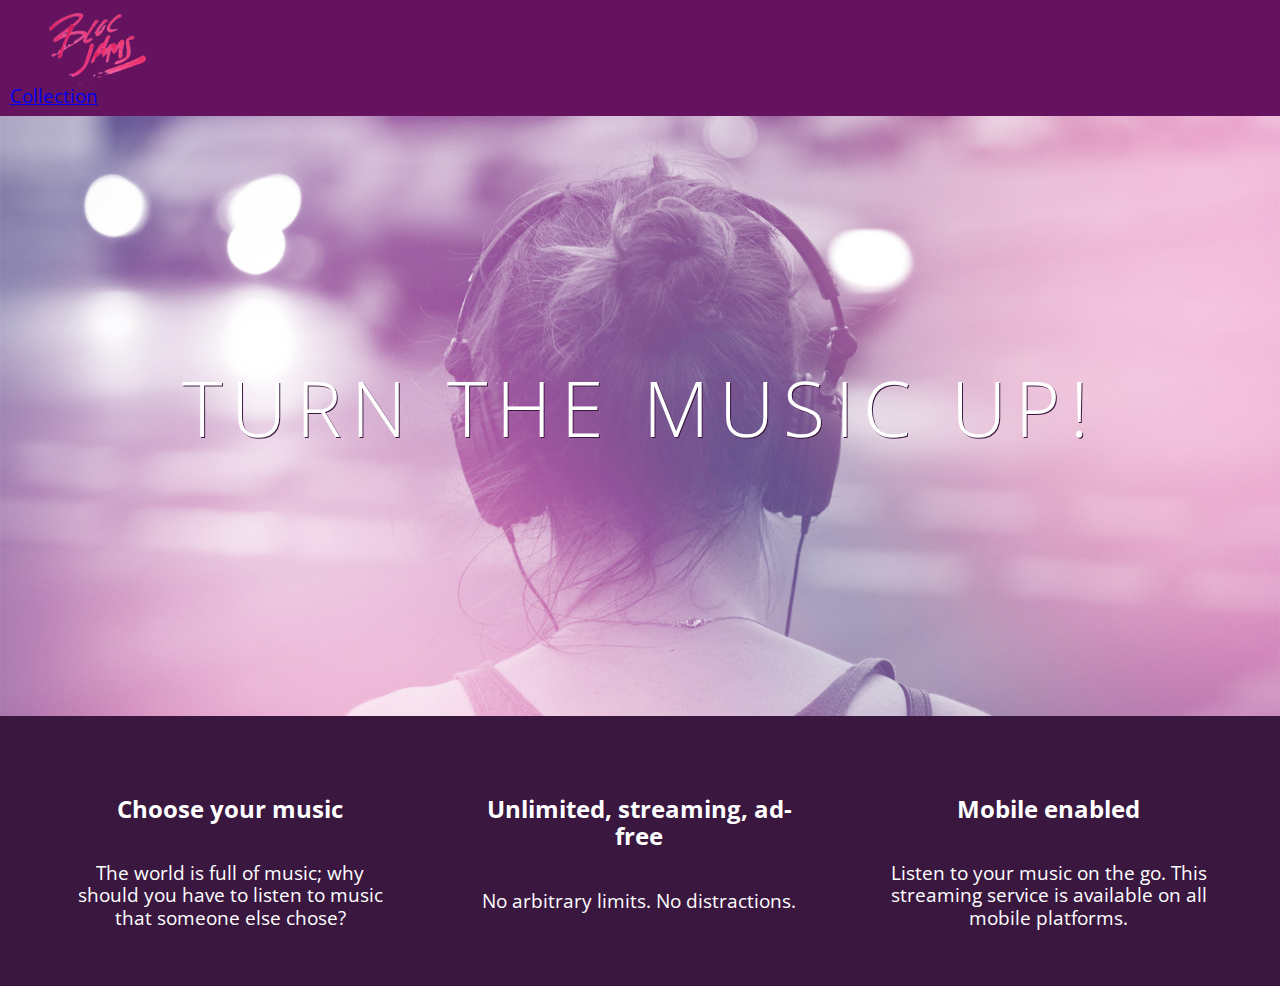
==== index.html @ a30857b2 "Assignment Clearfix completed" ====
<html>
    <head>
        <title>Bloc Jams</title>
        <meta name="viewport" content="width=device-width, initial-scale=1">
        <link rel="stylesheet" type="text/css" href="http://fonts.googleapis.com/css?family=Open+Sans:400,800,600,700,300">
        <link rel="stylesheet" type="text/css" href="http://code.ionicframework.com/ionicons/2.0.1/css/ionicons.min.css">
        <link rel="stylesheet" type="text/css" href="styles/normalize.css">
        <link rel="stylesheet" type="text/css" href="styles/main.css">
      <link rel="stylesheet" type="text/css" href="styles/landing.css">
    </head>
    <body class="landing">
        <nav class="navbar">
            <a href="index.html" class="logo">
                <img src="assets/images/bloc_jams_logo.png" alt="bloc jams logo">
            </a>
            <div class="links-container">
                <a href="collection.html" class="navbar-link">Collection</a>
            </div>
        </nav>

        <section class="hero-content">
            <h1 class="hero-title">Turn the music up!</h1>
        </section>

         <section class="selling-points container clearfix"> <!-- selling points -->
            <div class="point column third">
                <span class="ion-music-note"></span>
                <h5 class="point-title">Choose your music</h5>
                <p class="point-description">The world is full of music; why should you have to listen to music that someone else chose?</p>
            </div>
            <div class="point column third">
                <span class="ion-radio-waves"></span>
                <h5 class="point-title">Unlimited, streaming, ad-free</h5>
                <p class="point-description">No arbitrary limits. No distractions.</p>
            </div>
            <div class="point column third">
                <span class="ion-iphone"></span>
                <h5 class="point-title">Mobile enabled</h5>
                <p class="point-description">Listen to your music on the go. This streaming service is available on all mobile platforms.</p>
            </div>
        </section>
    </body>
</html>
---- styles/main.css ----
*, *:before, *:after {
    -moz-box-sizing: border-box;
    -webkit-box-sizing: border-box;
    box-sizing: border-box;
}

html {
    height: 100%;
    font-size: 100%;
}

body {
    font-family: 'Open Sans';
    color: white;
    min-height: 100%;
}

.navbar {
    padding: 0.5rem;
    background-color: rgb(101,18,95);
}

.navbar > .logo {
    position: relative;
    left: 2rem;
}
 .container {
     margin: 0 auto;
     max-width: 64rem;
 }
 
 /* Medium and small screens (640px) */
 @media (min-width: 640px) {
    html { font-size: 112%; }
    
     .column {
         float: left;
         padding-left: 1rem;
         padding-right: 1rem;
     }
   
     .column.full { width: 100%; }
     .column.two-thirds { width: 66.7%; }
     .column.half { width: 50%; }
     .column.third { width: 33.3%; }
     .column.fourth { width: 25%; }
     .column.flow-opposite { float: right; }  
 }
 
 /* Large screens (1024px) */
 @media (min-width: 1024px) {
   html { font-size: 120%; }
 }
.clearfix::before,
.clearfix::after {
   content: " ";
   display: table;
}

.clearfix::after {
   clear: both;
}
---- styles/landing.css ----
body.landing {
    background-color: rgb(58,23,63);
}

.hero-content {
    position: relative;
    min-height: 600px;
    background-image: url(../assets/images/bloc_jams_bg.jpg);
    background-repeat: no-repeat;
    background-position: center center;
    background-size: cover;
}

.hero-content .hero-title {
    position: absolute;
    top: 40%;
    -webkit-transform: translateY(-50%);
    -moz-transform: translateY(-50%);
    transform: translateY(-50%);
    width: 100%;
    text-align: center;
    font-size: 4rem;
    font-weight: 300;
    text-transform: uppercase;
    letter-spacing: 0.5rem;
    text-shadow: 1px 1px 0px rgb(58,23,63);
}

.selling-points {
    position: relative;
}

.point {
    position: relative;
    padding: 2rem;
    text-align: center;
}

.point  .point-title {
    font-size: 1.25rem;
}

.ion-music-note,
.ion-radio-waves,
.ion-iphone {
    color: rgb(233,50,117);
    font-size: 5rem;
}
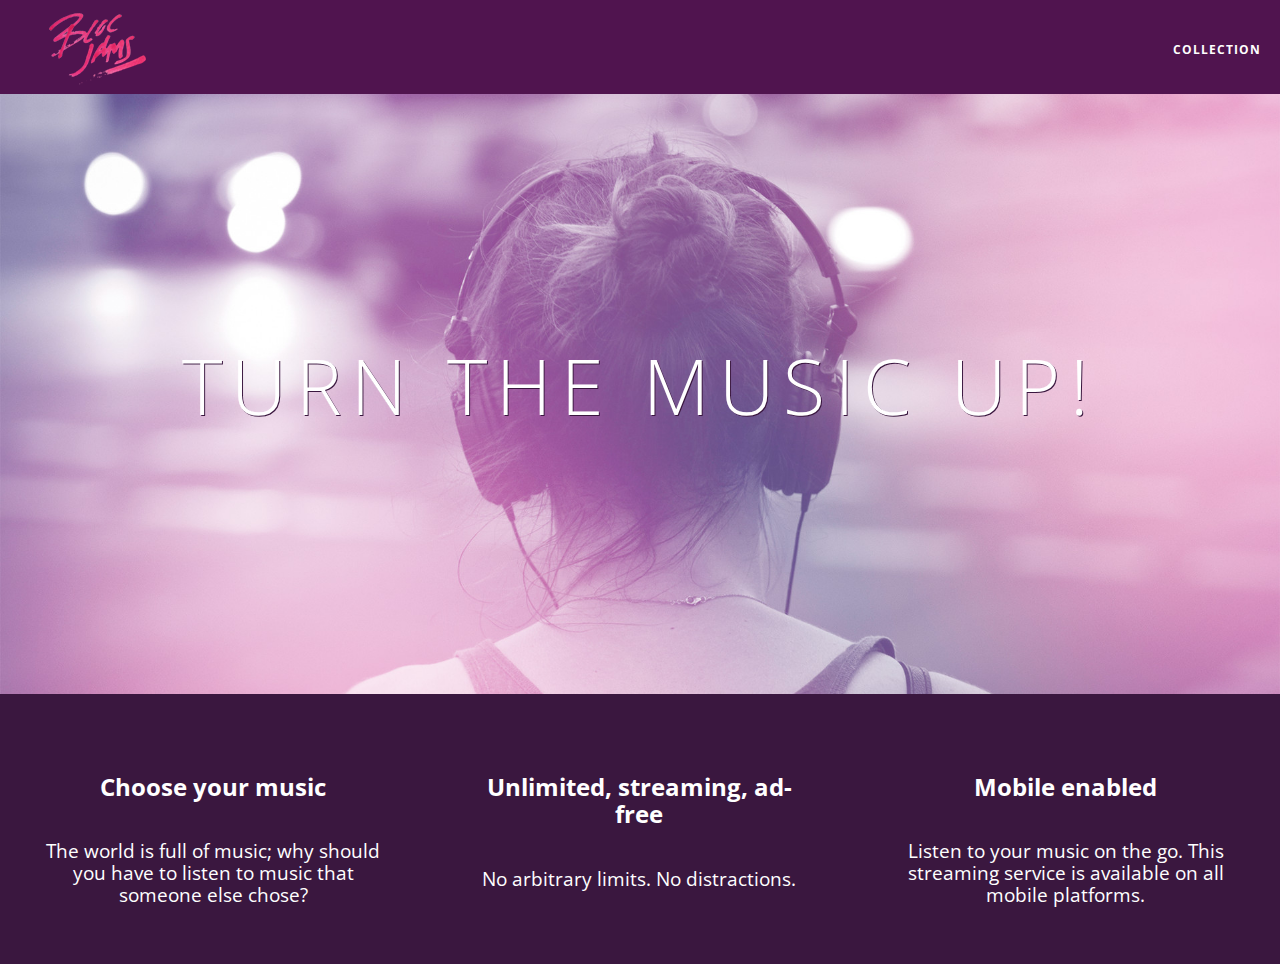
==== commit d7ed1523: "Collection assignment complete" ====
--- a/index.html
+++ b/index.html
@@ -11,8 +11,9 @@
     <body class="landing">
         <nav class="navbar">
             <a href="index.html" class="logo">
-                <img src="assets/images/bloc_jams_logo.png" alt="bloc jams logo">
-            </a>
+                         <a href="index.html" class="logo">
+             <img src="assets/images/bloc_jams_logo.png" alt="bloc jams logo">
+         </a>
             <div class="links-container">
                 <a href="collection.html" class="navbar-link">Collection</a>
             </div>
--- a/styles/main.css
+++ b/styles/main.css
@@ -16,13 +16,51 @@
 }
 
 .navbar {
+    position: relative;
     padding: 0.5rem;
-    background-color: rgb(101,18,95);
+    background-color: rgba(101,18,95,0.5);
+    z-index: 1;
 }
 
 .navbar > .logo {
     position: relative;
     left: 2rem;
+  cursor: pointer;  /* produces the finger-pointer icon when you hover over the logo */
+ }
+ 
+ .navbar .links-container {
+     display: table;
+     position: absolute;
+     top: 0;
+     right: 0;
+     height: 100px;
+     color: white;
+     /* #3 */
+     text-decoration: none;
+ }
+ 
+ .links-container .navbar-link {
+     display: table-cell;
+     position: relative;
+     height: 100%;
+     padding-left: 1rem;
+     padding-right: 1rem;
+     /* #4 */
+     vertical-align: middle;
+     color: white;
+     font-size: 0.625rem;
+     letter-spacing: 0.05rem;
+     font-weight: 700;
+     text-transform: uppercase;
+     /* #3 */
+     text-decoration: none;
+     cursor: pointer;
+ }
+ 
+   /* #5 */
+ .links-container .navbar-link:hover {
+     color: rgb(233,50,117);
+ }
 }
  .container {
      margin: 0 auto;
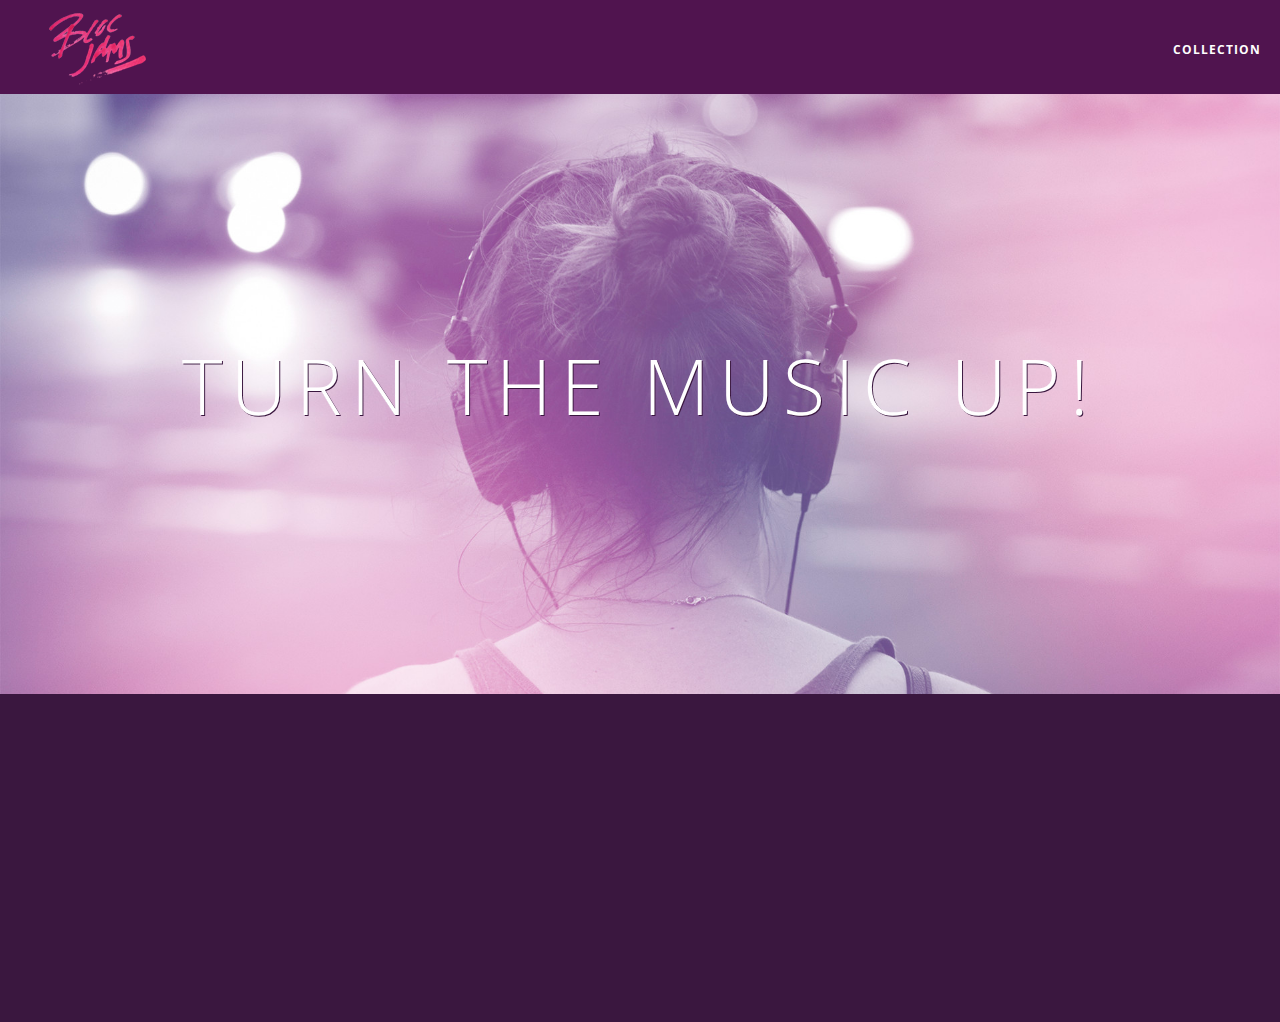
==== commit a5c736d1: "Dom Scripting: Animation" ====
--- a/index.html
+++ b/index.html
@@ -11,9 +11,8 @@
     <body class="landing">
         <nav class="navbar">
             <a href="index.html" class="logo">
-                         <a href="index.html" class="logo">
-             <img src="assets/images/bloc_jams_logo.png" alt="bloc jams logo">
-         </a>
+                <img src="assets/images/bloc_jams_logo.png" alt="bloc jams logo">
+            </a>
             <div class="links-container">
                 <a href="collection.html" class="navbar-link">Collection</a>
             </div>
@@ -40,5 +39,6 @@
                 <p class="point-description">Listen to your music on the go. This streaming service is available on all mobile platforms.</p>
             </div>
         </section>
+               <script src="scripts/landing.js"></script>
     </body>
 </html>--- a/styles/main.css
+++ b/styles/main.css
@@ -61,6 +61,14 @@
  .links-container .navbar-link:hover {
      color: rgb(233,50,117);
  }
+.links-container .navbar-link:active {
+     background-color: white;
+ }
+
+ .container.narrow {
+     max-width: 56rem;
+ }
+
 }
  .container {
      margin: 0 auto;
--- a/styles/landing.css
+++ b/styles/landing.css
@@ -34,6 +34,16 @@
     position: relative;
     padding: 2rem;
     text-align: center;
+       opacity: 0;
+     -webkit-transform: scaleX(0.9) translateY(3rem);
+     -moz-transform: scaleX(0.9) translateY(3rem);
+     transform: scaleX(0.9) translateY(3rem);
+     -webkit-transition: all 0.25s ease-in-out;
+     -moz-transition: all 0.25s ease-in-out;
+     transition: all 0.25s ease-in-out;
+     -webkit-transition-delay: 0.2s;
+     -moz-transition-delay: 0.2s;
+     transition-delay: 0.2s;
 }
 
 .point  .point-title {
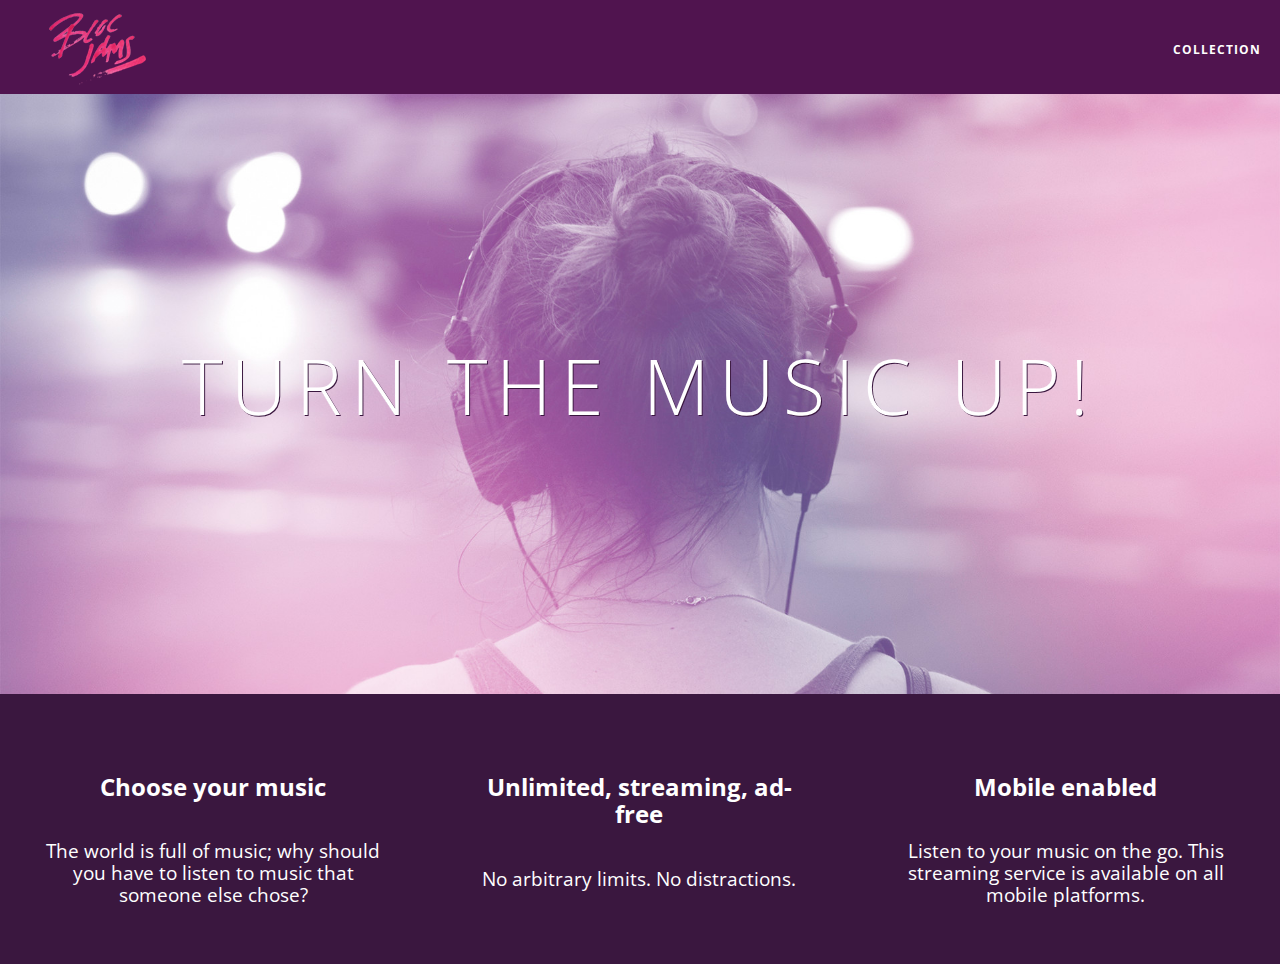
==== commit 1ceac182: "Dom Scripting Project" ====
--- a/index.html
+++ b/index.html
@@ -39,6 +39,39 @@
                 <p class="point-description">Listen to your music on the go. This streaming service is available on all mobile platforms.</p>
             </div>
         </section>
-               <script src="scripts/landing.js"></script>
+
+         <script>
+var animatePoints = function() {
+ 
+                 var points = document.getElementsByClassName('point');
+ 
+                 var revealFirstPoint = function() {
+                     points[0].style.opacity = 1;
+                     points[0].style.transform = "scaleX(1) translateY(0)";
+                     points[0].style.msTransform = "scaleX(1) translateY(0)";
+                     points[0].style.WebkitTransform = "scaleX(1) translateY(0)";
+                 };
+ 
+                 var revealSecondPoint = function() {
+                     points[1].style.opacity = 1;
+                     points[1].style.transform = "scaleX(1) translateY(0)";
+                     points[1].style.msTransform = "scaleX(1) translateY(0)";
+                     points[1].style.WebkitTransform = "scaleX(1) translateY(0)";
+                 };
+ 
+                 var revealThirdPoint = function() {
+                     points[2].style.opacity = 1;
+                     points[2].style.transform = "scaleX(1) translateY(0)";
+                     points[2].style.msTransform = "scaleX(1) translateY(0)";
+                     points[2].style.WebkitTransform = "scaleX(1) translateY(0)";
+                 };
+ 
+                 revealFirstPoint();
+                 revealSecondPoint();
+                 revealThirdPoint();
+ 
+             };
+        
+         </script>
     </body>
 </html>--- a/styles/landing.css
+++ b/styles/landing.css
@@ -34,16 +34,7 @@
     position: relative;
     padding: 2rem;
     text-align: center;
-       opacity: 0;
-     -webkit-transform: scaleX(0.9) translateY(3rem);
-     -moz-transform: scaleX(0.9) translateY(3rem);
-     transform: scaleX(0.9) translateY(3rem);
-     -webkit-transition: all 0.25s ease-in-out;
-     -moz-transition: all 0.25s ease-in-out;
-     transition: all 0.25s ease-in-out;
-     -webkit-transition-delay: 0.2s;
-     -moz-transition-delay: 0.2s;
-     transition-delay: 0.2s;
+  
 }
 
 .point  .point-title {
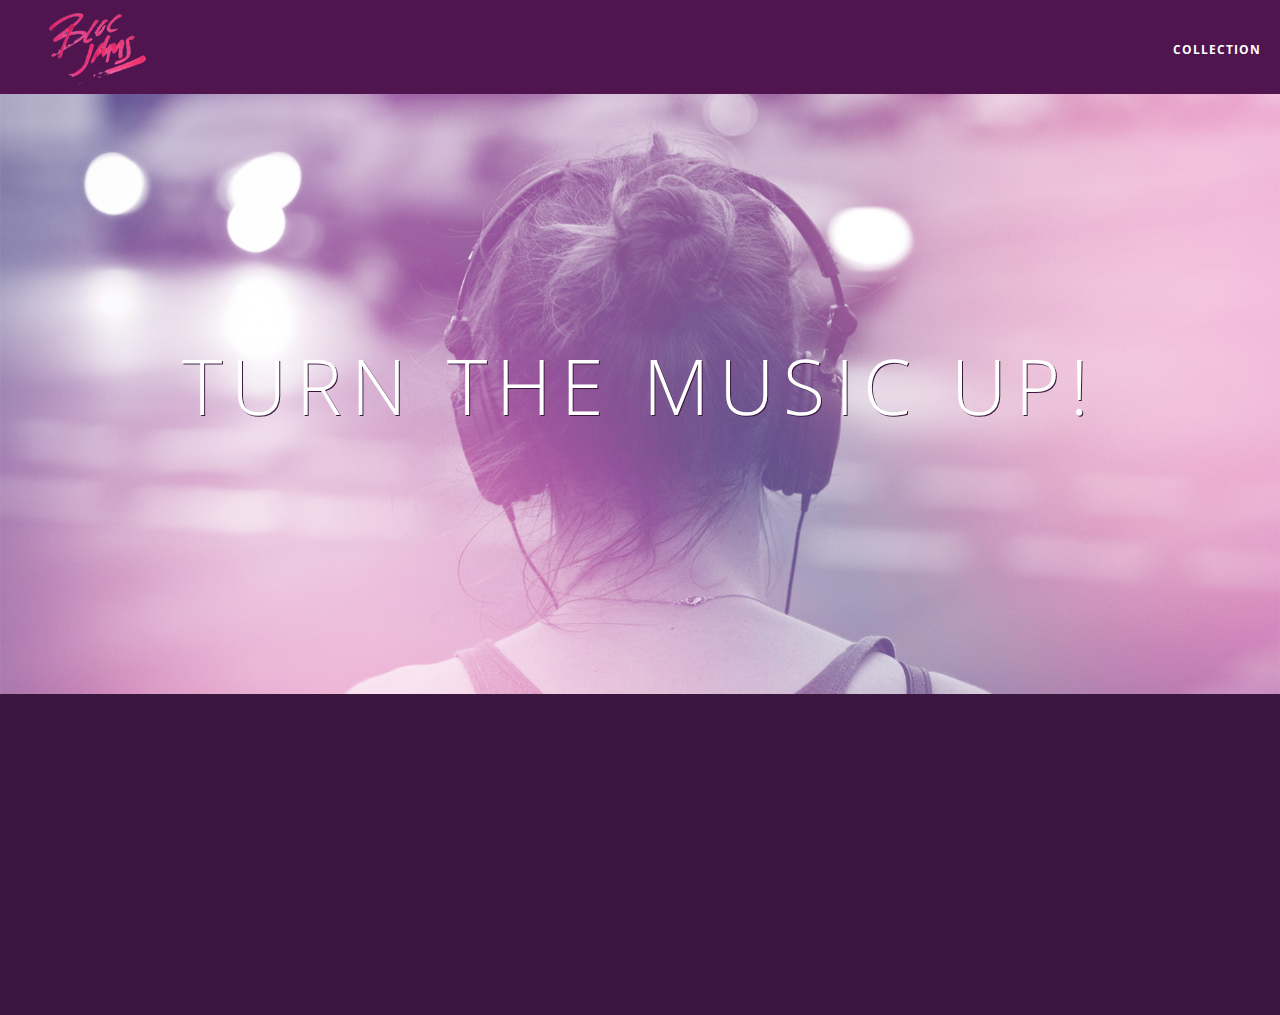
==== commit 315ce013: "Dom Sciripting Events completed" ====
--- a/index.html
+++ b/index.html
@@ -39,39 +39,7 @@
                 <p class="point-description">Listen to your music on the go. This streaming service is available on all mobile platforms.</p>
             </div>
         </section>
-
-         <script>
-var animatePoints = function() {
- 
-                 var points = document.getElementsByClassName('point');
- 
-                 var revealFirstPoint = function() {
-                     points[0].style.opacity = 1;
-                     points[0].style.transform = "scaleX(1) translateY(0)";
-                     points[0].style.msTransform = "scaleX(1) translateY(0)";
-                     points[0].style.WebkitTransform = "scaleX(1) translateY(0)";
-                 };
- 
-                 var revealSecondPoint = function() {
-                     points[1].style.opacity = 1;
-                     points[1].style.transform = "scaleX(1) translateY(0)";
-                     points[1].style.msTransform = "scaleX(1) translateY(0)";
-                     points[1].style.WebkitTransform = "scaleX(1) translateY(0)";
-                 };
- 
-                 var revealThirdPoint = function() {
-                     points[2].style.opacity = 1;
-                     points[2].style.transform = "scaleX(1) translateY(0)";
-                     points[2].style.msTransform = "scaleX(1) translateY(0)";
-                     points[2].style.WebkitTransform = "scaleX(1) translateY(0)";
-                 };
- 
-                 revealFirstPoint();
-                 revealSecondPoint();
-                 revealThirdPoint();
- 
-             };
-        
-         </script>
+      <script src="scripts/utilities.js"></script>
+      <script src="scripts/landing.js"></script>
     </body>
 </html>--- a/styles/landing.css
+++ b/styles/landing.css
@@ -34,10 +34,22 @@
     position: relative;
     padding: 2rem;
     text-align: center;
+       opacity: 0;
+     -webkit-transform: scaleX(0.9) translateY(3rem);
+     -moz-transform: scaleX(0.9) translateY(3rem);
+     transform: scaleX(0.9) translateY(3rem);
+     -webkit-transition: all 0.25s ease-in-out;
+     -moz-transition: all 0.25s ease-in-out;
+     transition: all 0.25s ease-in-out;
+     -webkit-transition-delay: 0.2s;
+     -moz-transition-delay: 0.2s;
+     transition-delay: 0.2s;
   
+    -webkit-transform: rotate(15deg);
+    transform: rotate(15deg);
 }
 
-.point  .point-title {
+.point .point-title {
     font-size: 1.25rem;
 }
 
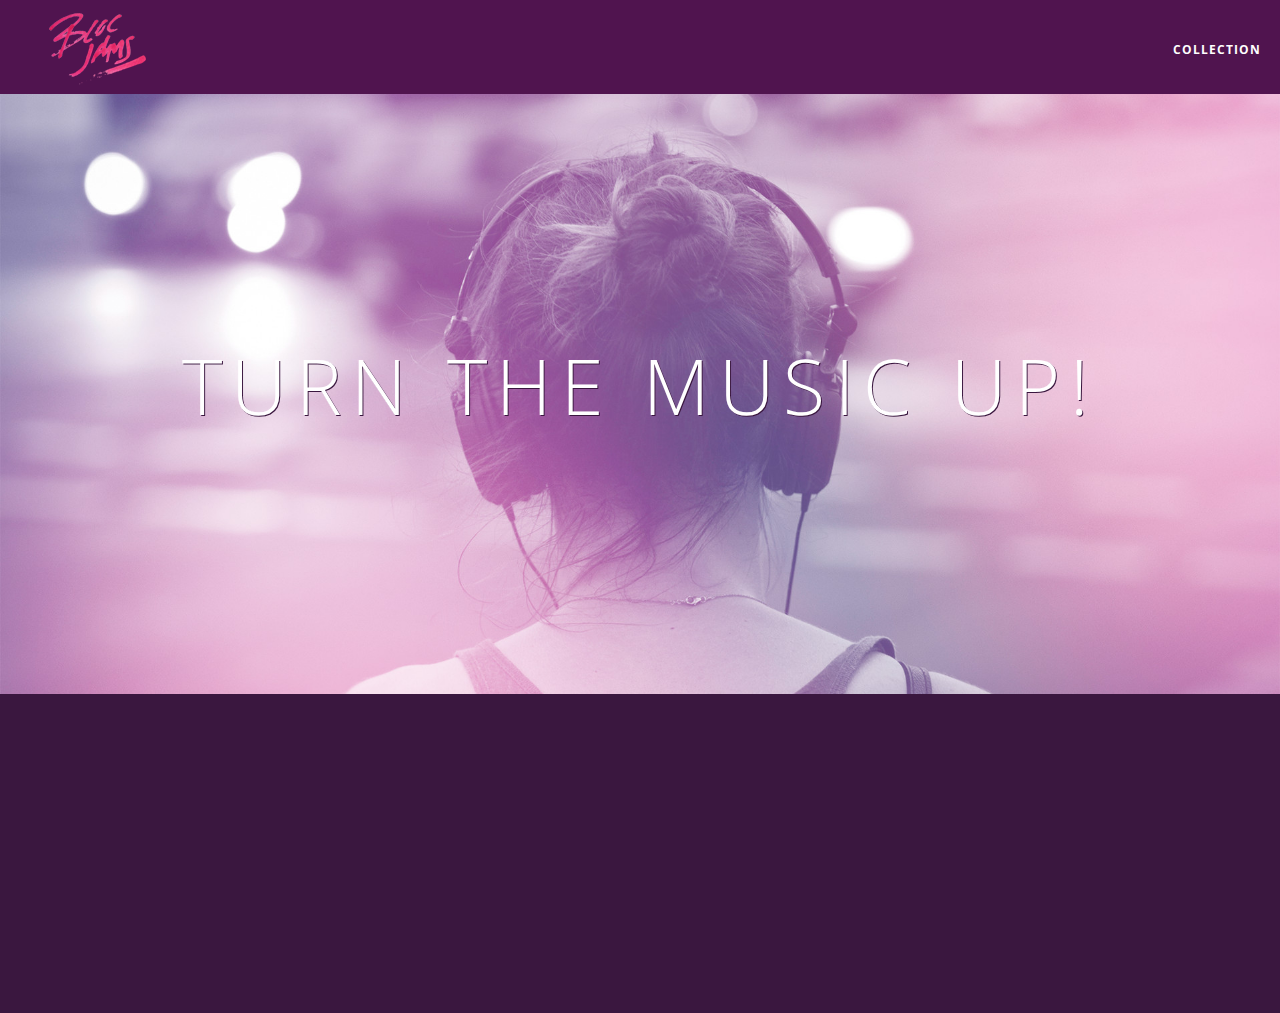
==== commit 55a21f44: "JQuery Landing Page Assinment" ====
--- a/index.html
+++ b/index.html
@@ -6,7 +6,8 @@
         <link rel="stylesheet" type="text/css" href="http://code.ionicframework.com/ionicons/2.0.1/css/ionicons.min.css">
         <link rel="stylesheet" type="text/css" href="styles/normalize.css">
         <link rel="stylesheet" type="text/css" href="styles/main.css">
-      <link rel="stylesheet" type="text/css" href="styles/landing.css">
+        <link rel="stylesheet" type="text/css" href="styles/landing.css">
+        <script src="https://code.jquery.com/jquery-2.1.3.min.js"></script>
     </head>
     <body class="landing">
         <nav class="navbar">
--- a/styles/main.css
+++ b/styles/main.css
@@ -18,8 +18,10 @@
 .navbar {
     position: relative;
     padding: 0.5rem;
-    background-color: rgba(101,18,95,0.5);
-    z-index: 1;
+         /* #1 */
+     background-color: rgba(101,18,95,0.5);
+     /* #2 */
+     z-index: 1;
 }
 
 .navbar > .logo {
@@ -61,18 +63,15 @@
  .links-container .navbar-link:hover {
      color: rgb(233,50,117);
  }
-.links-container .navbar-link:active {
+ .links-container .navbar-link:active {
      background-color: white;
  }
-
- .container.narrow {
-     max-width: 56rem;
- }
-
-}
  .container {
      margin: 0 auto;
      max-width: 64rem;
+ }
+ .container.narrow {
+     max-width: 56rem;
  }
  
  /* Medium and small screens (640px) */
